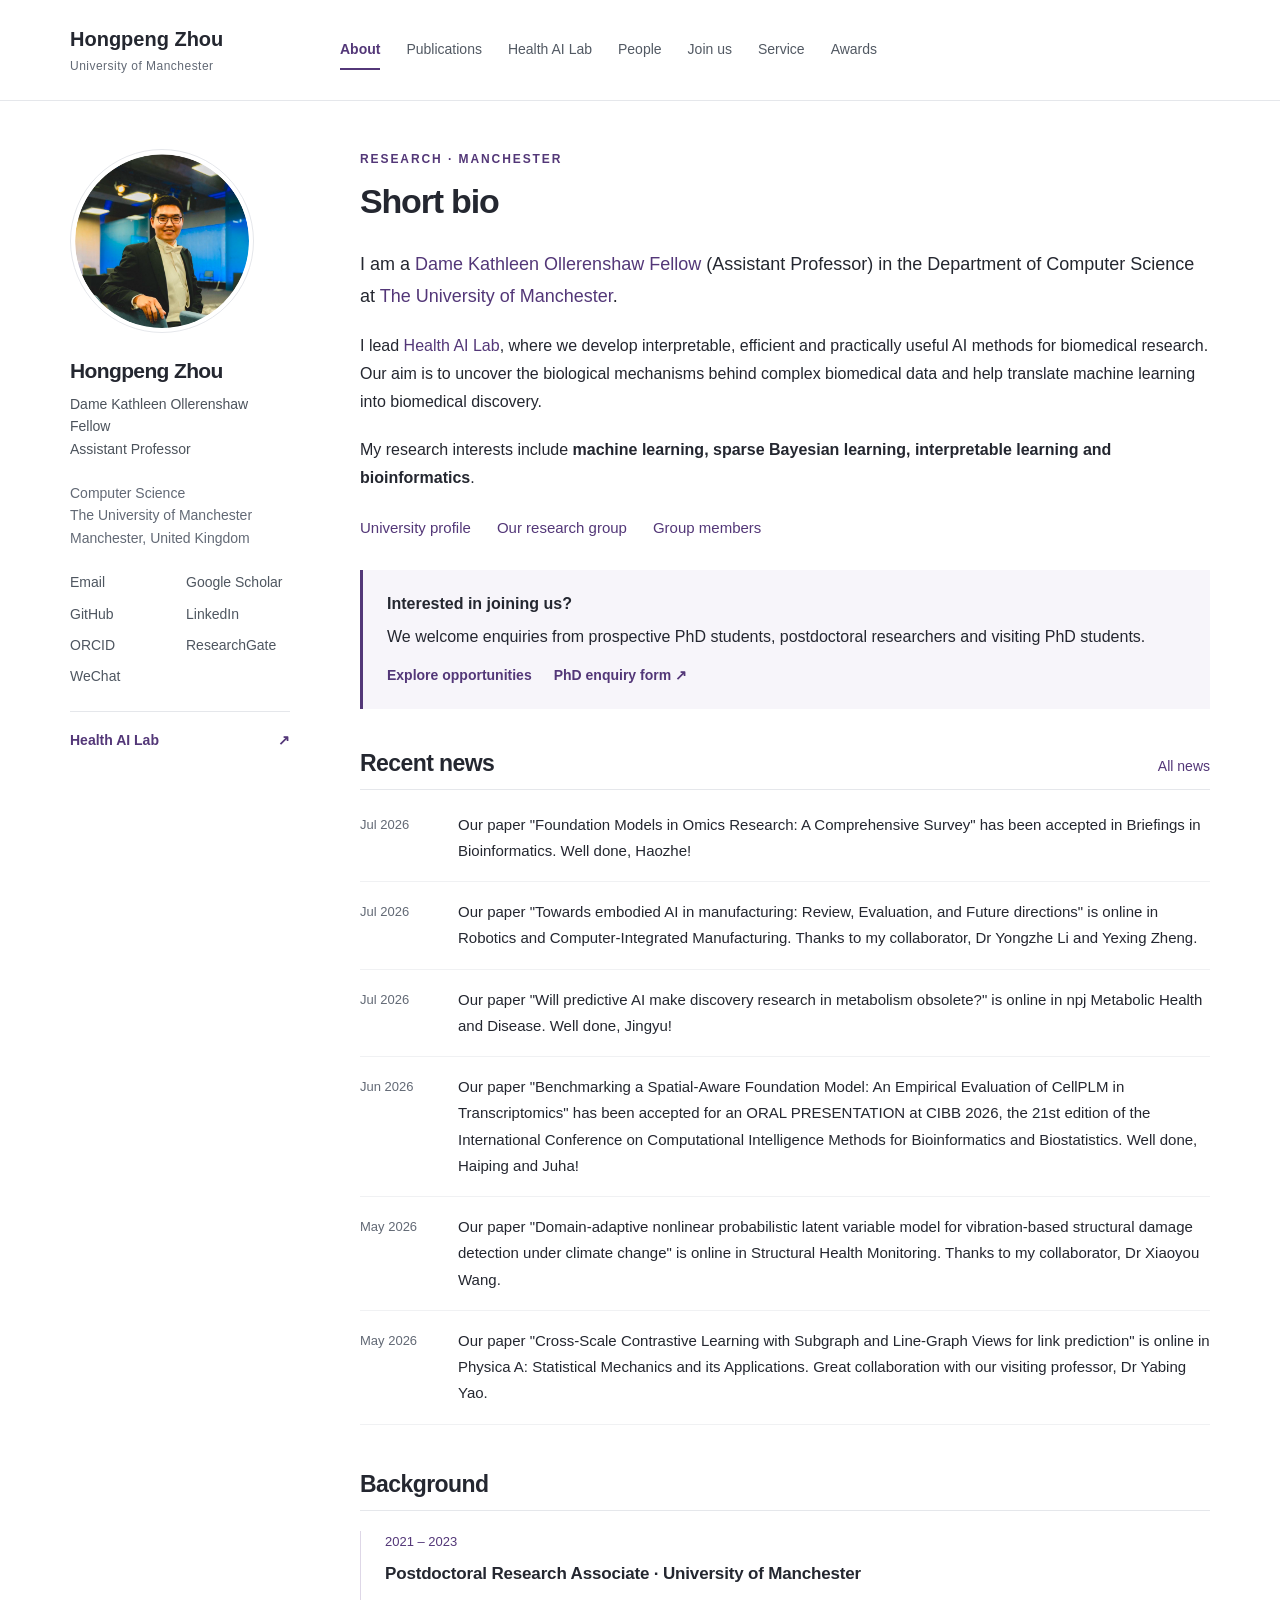
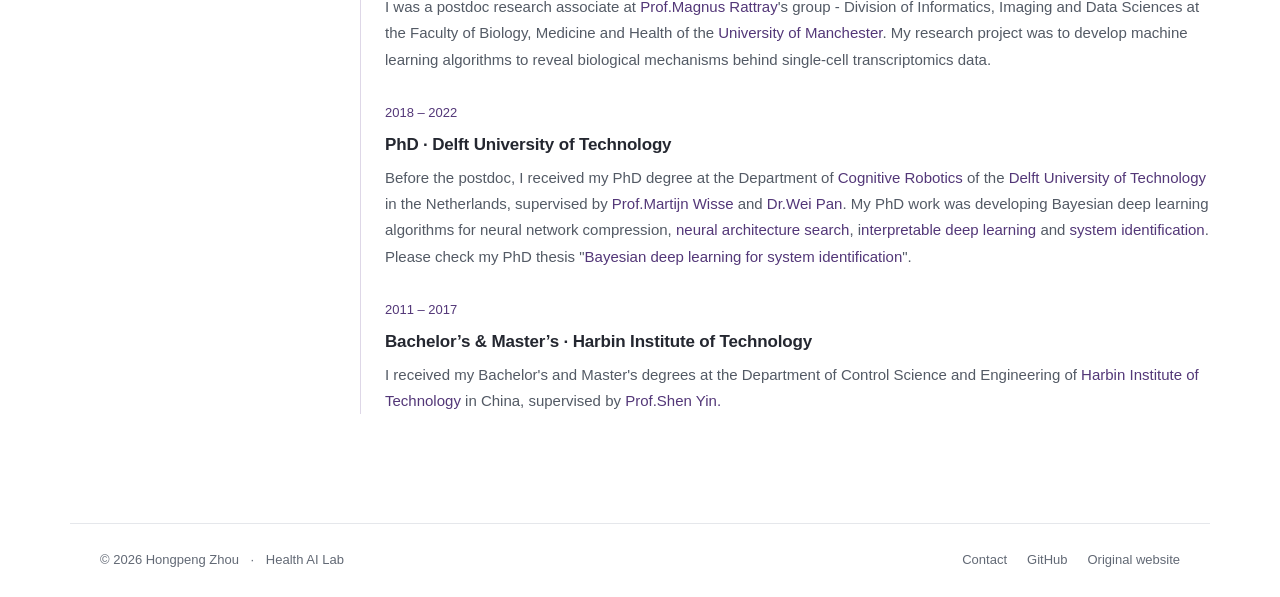
==== index.html @ e753741d "Add files via upload" ====
<!doctype html><html lang="en"><head><meta charset="utf-8"><meta name="viewport" content="width=device-width,initial-scale=1"><title>Short bio | Hongpeng Zhou</title><meta name="description" content="Hongpeng Zhou, Dame Kathleen Ollerenshaw Fellow at The University of Manchester. Machine learning, Bayesian learning, interpretable AI and bioinformatics."><meta name="theme-color" content="#4e357a"><link rel="icon" href="favicon.svg" type="image/svg+xml"><link rel="stylesheet" href="style.css"></head><body><a class="skip-link" href="#main">Skip to main content</a><header><div class="header-inner"><a class="brand" href="index.html">Hongpeng Zhou<span>University of Manchester</span></a><nav aria-label="Main navigation"><a href="index.html" aria-current="page">About</a><a href="publications.html">Publications</a><a href="lab.html">Health AI Lab</a><a href="people.html">People</a><a href="join.html">Join us</a><a href="service.html">Service</a><a href="awards.html">Awards</a></nav></div></header><div class="layout"><aside class="profile"><img class="portrait" src="portrait.jpg" alt="Hongpeng Zhou" width="190" height="190"><h2>Hongpeng Zhou</h2><p class="role">Dame Kathleen Ollerenshaw Fellow<br>Assistant Professor</p><p class="location">Computer Science<br>The University of Manchester<br>Manchester, United Kingdom</p><div class="profile-links"><a href="mailto:hongpeng.zhou@manchester.ac.uk">Email</a><a href="https://scholar.google.com/citations?user=StuUN6wAAAAJ&amp;hl=en">Google Scholar</a><a href="https://github.com/hongpengzhou56">GitHub</a><a href="https://www.linkedin.com/in/hongpeng-zhou-302992130/">LinkedIn</a><a href="https://orcid.org/0000-0002-3894-0116">ORCID</a><a href="https://www.researchgate.net/profile/Zhou-Hongpeng-3">ResearchGate</a><a href="https://u.wechat.com/kKMdf4czhGB-gznAy5jOHSg">WeChat</a></div><a class="lab-link" href="lab.html">Health AI Lab <span aria-hidden="true">↗</span></a></aside><main id="main"><div class="eyebrow">RESEARCH · MANCHESTER</div><h1>Short bio</h1><p class="intro">I am a <a href="https://research.manchester.ac.uk/en/persons/hongpeng-zhou/">Dame Kathleen Ollerenshaw Fellow</a> (Assistant Professor) in the Department of Computer Science at <a href="https://www.manchester.ac.uk/">The University of Manchester</a>.</p><p>I lead <a href="lab.html">Health AI Lab</a>, where we develop interpretable, efficient and practically useful AI methods for biomedical research. Our aim is to uncover the biological mechanisms behind complex biomedical data and help translate machine learning into biomedical discovery.</p><p>My research interests include <strong>machine learning, sparse Bayesian learning, interpretable learning and bioinformatics</strong>.</p><div class="quick-links"><a href="https://research.manchester.ac.uk/en/persons/hongpeng-zhou/">University profile</a><a href="lab.html">Our research group</a><a href="people.html">Group members</a></div><div class="notice"><strong>Interested in joining us?</strong><p>We welcome enquiries from prospective PhD students, postdoctoral researchers and visiting PhD students.</p><a href="join.html">Explore opportunities</a><a href="https://forms.gle/Lb5VEhT4vzHMJL1q6">PhD enquiry form ↗</a></div><div class="section-heading"><h2>Recent news</h2><a href="news.html">All news</a></div><div class="news-list"><article class="news-item"><div class="news-date">Jul 2026</div><div>Our paper &quot;Foundation Models in Omics Research: A Comprehensive Survey&quot; has been accepted in Briefings in Bioinformatics. Well done, Haozhe!</div></article><article class="news-item"><div class="news-date">Jul 2026</div><div>Our paper &quot;Towards embodied AI in manufacturing: Review, Evaluation, and Future directions&quot; is online in Robotics and Computer-Integrated Manufacturing. Thanks to my collaborator, Dr Yongzhe Li and Yexing Zheng.</div></article><article class="news-item"><div class="news-date">Jul 2026</div><div>Our paper &quot;Will predictive AI make discovery research in metabolism obsolete?&quot; is online in npj Metabolic Health and Disease. Well done, Jingyu!</div></article><article class="news-item"><div class="news-date">Jun 2026</div><div>Our paper &quot;Benchmarking a Spatial-Aware Foundation Model: An Empirical Evaluation of CellPLM in Transcriptomics&quot; has been accepted for an ORAL PRESENTATION at CIBB 2026, the 21st edition of the International Conference on Computational Intelligence Methods for Bioinformatics and Biostatistics. Well done, Haiping and Juha!</div></article><article class="news-item"><div class="news-date">May 2026</div><div>Our paper &quot;Domain-adaptive nonlinear probabilistic latent variable model for vibration-based structural damage detection under climate change&quot; is online in Structural Health Monitoring. Thanks to my collaborator, Dr Xiaoyou Wang.</div></article><article class="news-item"><div class="news-date">May 2026</div><div>Our paper &quot;Cross-Scale Contrastive Learning with Subgraph and Line-Graph Views for link prediction&quot; is online in Physica A: Statistical Mechanics and its Applications. Great collaboration with our visiting professor, Dr Yabing Yao.</div></article></div><h2>Background</h2><div class="timeline"><article><div class="period">2021 – 2023</div><h3>Postdoctoral Research Associate · University of Manchester</h3><p>I was a postdoc research associate at <a href="https://research.manchester.ac.uk/en/persons/magnus.rattray">Prof.Magnus Rattray</a>&#x27;s group - Division of Informatics, Imaging and Data Sciences at the Faculty of Biology, Medicine and Health of the <a href="https://www.manchester.ac.uk/">University of Manchester</a>. My research project was to develop machine learning algorithms to reveal biological mechanisms behind single-cell transcriptomics data.</p></article><article><div class="period">2018 – 2022</div><h3>PhD · Delft University of Technology</h3><p>Before the postdoc, I received my PhD degree at the Department of <a href="https://www.tudelft.nl/index.php?id=21820&amp;L=1">Cognitive Robotics</a> of the <a href="https://www.tudelft.nl/en/">Delft University of Technology</a> in the Netherlands, supervised by <a href="https://www.tudelft.nl/staff/m.wisse/?cHash=41274e0e3907f9c9121d467c295c6c4d">Prof.Martijn Wisse</a> and <a href="https://panweihit.github.io/">Dr.Wei Pan</a>. My PhD work was developing Bayesian deep learning algorithms for neural network compression, <a href="https://arxiv.org/abs/1905.04919">neural architecture search</a>, i<a href="https://arxiv.org/abs/2206.00669">nterpretable deep learning</a> and <a href="https://www.sciencedirect.com/science/article/pii/S000510982200348X">system identification</a>. Please check my PhD thesis &quot;<a href="https://research.tudelft.nl/en/publications/bayesian-deep-learning-for-system-identification">Bayesian deep learning for system identification</a>&quot;.</p></article><article><div class="period">2011 – 2017</div><h3>Bachelor’s &amp; Master’s · Harbin Institute of Technology</h3><p>I received my Bachelor&#x27;s and Master&#x27;s degrees at the Department of Control Science and Engineering of <a href="http://en.hit.edu.cn/">Harbin Institute of Technology</a> in China, supervised by <a href="https://www.ntnu.edu/employees/shen.yin">Prof.Shen Yin.</a></p></article></div></main></div><footer><div>© 2026 Hongpeng Zhou <span>·</span> Health AI Lab</div><div><a href="mailto:hongpeng.zhou@manchester.ac.uk">Contact</a><a href="https://github.com/hongpengzhou56/hongpengzhou56.github.io">GitHub</a><a href="https://www.hongpengzhou.com/">Original website</a></div></footer></body></html>
---- style.css ----
:root{--ink:#242730;--muted:#626975;--purple:#533778;--line:#e5e7eb;--paper:#fff;--soft:#f7f5fa}*{box-sizing:border-box}html{scroll-behavior:smooth;scroll-padding-top:2rem}body{margin:0;background:var(--paper);color:var(--ink);font-family:-apple-system,BlinkMacSystemFont,"Segoe UI",Arial,sans-serif;font-size:16px;line-height:1.75}a{color:var(--purple);text-decoration:none;text-underline-offset:4px}a:hover{text-decoration:underline}a:focus-visible,summary:focus-visible{outline:3px solid #967ab7;outline-offset:5px;border-radius:2px}header{border-bottom:1px solid var(--line)}.header-inner{max-width:1200px;margin:auto;min-height:100px;display:flex;gap:50px;align-items:center;padding:20px 30px}.brand{color:var(--ink);font-size:20px;font-weight:700;line-height:1.4;min-width:220px}.brand span{display:block;color:var(--muted);font-weight:400;font-size:12px;letter-spacing:.04em;margin-top:5px}.header-inner nav{display:flex;gap:26px;flex-wrap:wrap;font-size:14px}.header-inner nav a{color:#525963;white-space:nowrap;padding:7px 0;border-bottom:2px solid transparent}.header-inner nav a[aria-current]{color:var(--purple);border-bottom-color:var(--purple);font-weight:650}.layout{max-width:1200px;margin:0 auto;display:grid;grid-template-columns:220px minmax(0,1fr);gap:70px;padding:48px 30px 80px}.profile{align-self:start;position:sticky;top:30px;font-size:14px;line-height:1.6}.portrait{width:184px;height:184px;object-fit:cover;border-radius:50%;border:1px solid var(--line);padding:4px}.profile h2{font-size:21px;margin:17px 0 7px;border:0;padding:0;letter-spacing:-.03em}.profile .role{margin:0;color:#4c535c;font-size:14px}.location{font-size:14px;color:var(--muted);margin:22px 0}.profile-links{display:grid;grid-template-columns:1fr 1fr;gap:9px 12px;font-size:14px}.profile-links a{color:#4e5660}.lab-link{display:flex;justify-content:space-between;border-top:1px solid var(--line);margin-top:23px;padding-top:17px;font-weight:600}.eyebrow{font-size:12px;letter-spacing:.16em;font-weight:600;color:var(--purple);margin:0 0 10px}h1{font-size:34px;line-height:1.25;letter-spacing:-.035em;margin:0 0 25px;font-weight:700}h2{font-size:23px;line-height:1.4;letter-spacing:-.025em;border-bottom:1px solid var(--line);padding-bottom:10px;margin:43px 0 20px}h3{font-size:17px;line-height:1.55;letter-spacing:-.01em;margin:0 0 7px;font-weight:650}p{margin:0 0 20px}.intro{font-size:18px;line-height:1.8}.lede{font-size:18px;color:var(--muted)}strong{font-weight:600}.quick-links{display:flex;gap:12px 26px;flex-wrap:wrap;margin:23px 0;font-size:15px}.notice{border-left:3px solid var(--purple);background:var(--soft);padding:20px 24px;margin:28px 0}.notice p{margin:5px 0 10px}.notice>a{display:inline-block;margin-right:22px;font-size:14px;font-weight:600}.notice .button{padding:9px 14px;background:var(--purple);color:white;border-radius:4px}.section-heading{display:flex;align-items:baseline;justify-content:space-between;border-bottom:1px solid var(--line);margin-top:38px;margin-bottom:5px;gap:20px}.section-heading h2{margin:0;border:0}.section-heading>a{font-size:14px;white-space:nowrap}.news-item{display:grid;grid-template-columns:76px minmax(0,1fr);gap:22px;padding:17px 0;border-bottom:1px solid #f0f1f3;font-size:15px;line-height:1.75}.news-date{color:var(--muted);font-size:13px;font-variant-numeric:tabular-nums;padding-top:2px}.timeline{border-left:1px solid #ded7e7;padding-left:24px}.timeline article{margin:0 0 29px}.period{font-size:13px;color:var(--purple);margin-bottom:7px}.timeline p{font-size:15px;color:#535a65}.publication{padding:18px 0;border-bottom:1px solid var(--line)}.publication p{margin:0 0 8px}.publication .venue{font-size:14px;color:var(--muted)}.paper-links{display:flex;gap:22px}.paper-links a,.paper-link{font-size:14px}.entries{padding-left:22px;margin:15px 0 26px}.entries li{padding-left:3px;margin-bottom:13px}.member-list{display:grid;grid-template-columns:1fr 1fr;gap:0 34px}.member-list article{padding:17px 0;border-bottom:1px solid var(--line)}.member-list p{font-size:14px;color:var(--muted);margin:0}.member-list h3{font-size:17px}.lead{display:flex;align-items:center;gap:23px}.lead img{border-radius:50%}.lead p{font-size:14px;margin:0;color:var(--muted)}.lab-monogram{display:flex;align-items:center;justify-content:center;width:110px;height:110px;border:1px solid #dfd5ea;border-radius:50%;font-size:40px;font-weight:300;letter-spacing:-3px;color:var(--purple);background:var(--soft)}.lab-monogram span{font-weight:700}.lab-monogram:hover{text-decoration:none}.lab-menu{display:flex;flex-direction:column;border-top:1px solid var(--line);padding-top:12px;gap:10px}.profile-back{display:block;font-size:13px;margin-top:28px;color:var(--muted)}.research-list article{display:flex;gap:22px;border-bottom:1px solid var(--line);padding:23px 0}.research-list p{margin:0;font-size:15px;color:#555d66}.number{font-size:14px;color:var(--purple);min-width:22px;padding-top:3px}.muted{color:var(--muted);font-size:14px}details{border-top:1px solid var(--line);border-bottom:1px solid var(--line);padding:19px 0;margin-top:35px}summary{cursor:pointer;font-weight:600;color:var(--purple)}details[open] summary{margin-bottom:20px}footer{border-top:1px solid var(--line);padding:25px 30px;max-width:1140px;margin:auto;display:flex;justify-content:space-between;gap:20px;font-size:13px;color:var(--muted)}footer span{margin:0 8px}footer a{margin-left:20px;color:var(--muted)}.skip-link{position:absolute;top:-100px;left:15px;background:white;padding:10px;z-index:10}.skip-link:focus{top:10px}main{min-width:0}main a{overflow-wrap:anywhere}@media(max-width:1050px){.header-inner{gap:30px}.header-inner nav{gap:16px}.layout{gap:40px;grid-template-columns:200px minmax(0,1fr)}}@media(max-width:780px){.header-inner{display:block;padding:20px 24px}.brand span{display:none}.header-inner nav{margin-top:15px;gap:8px 20px}.layout{grid-template-columns:1fr;gap:32px;padding:30px 24px 55px}.profile{position:static;border-bottom:1px solid var(--line);padding-bottom:24px;display:grid;grid-template-columns:100px 1fr;column-gap:22px}.portrait{grid-column:1;grid-row:1/4;width:96px;height:96px}.profile h2{grid-column:2;margin:0 0 4px;font-size:21px}.profile .role{grid-column:2}.profile .location{grid-column:2;margin:10px 0;font-size:13px}.profile-links{grid-column:1/-1;display:flex;flex-wrap:wrap;margin-top:13px;gap:8px 19px}.lab-link{grid-column:1/-1;margin-top:18px}.lab-monogram{grid-row:1/4;width:96px;height:96px}.lab-menu{grid-column:1/-1;flex-direction:row;flex-wrap:wrap;gap:8px 20px;margin-top:15px}.profile-back{grid-column:1/-1;margin-top:14px}h1{font-size:30px}.eyebrow{font-size:12px}footer{display:block;margin:0 24px;padding:22px 0}footer a{margin:0 20px 0 0}footer>div+div{margin-top:7px}}@media(max-width:450px){.member-list{grid-template-columns:1fr}.news-item{grid-template-columns:62px minmax(0,1fr);gap:14px}.notice{padding:18px}.notice>a{margin-top:5px}.intro{font-size:17px}.header-inner nav{font-size:14px;gap:5px 17px}.lead{gap:15px}.lead img{width:70px;height:70px}.profile{column-gap:18px}}@media(prefers-reduced-motion:reduce){html{scroll-behavior:auto}}@media print{header,.profile,footer,.notice{display:none}.layout{display:block;padding:0;max-width:none}a{color:inherit}h2{break-after:avoid}.publication,.member-list article{break-inside:avoid}}
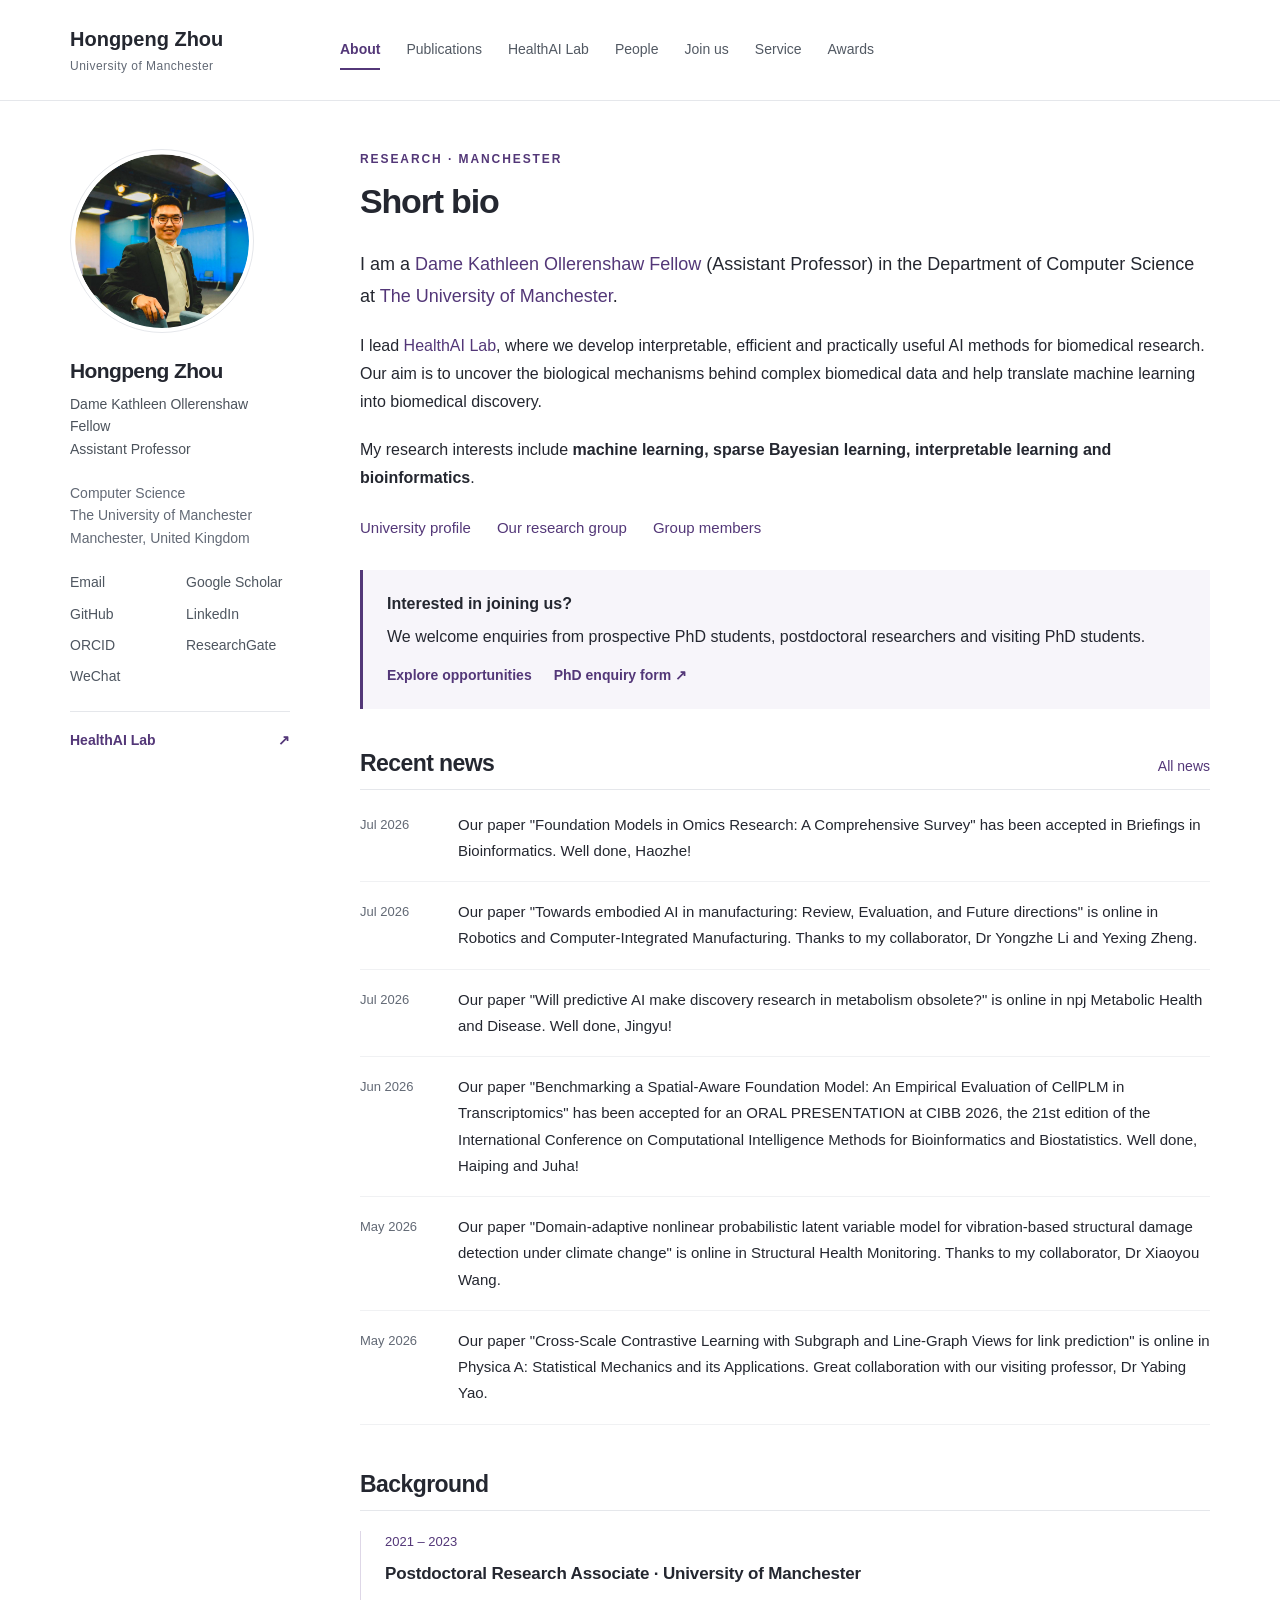
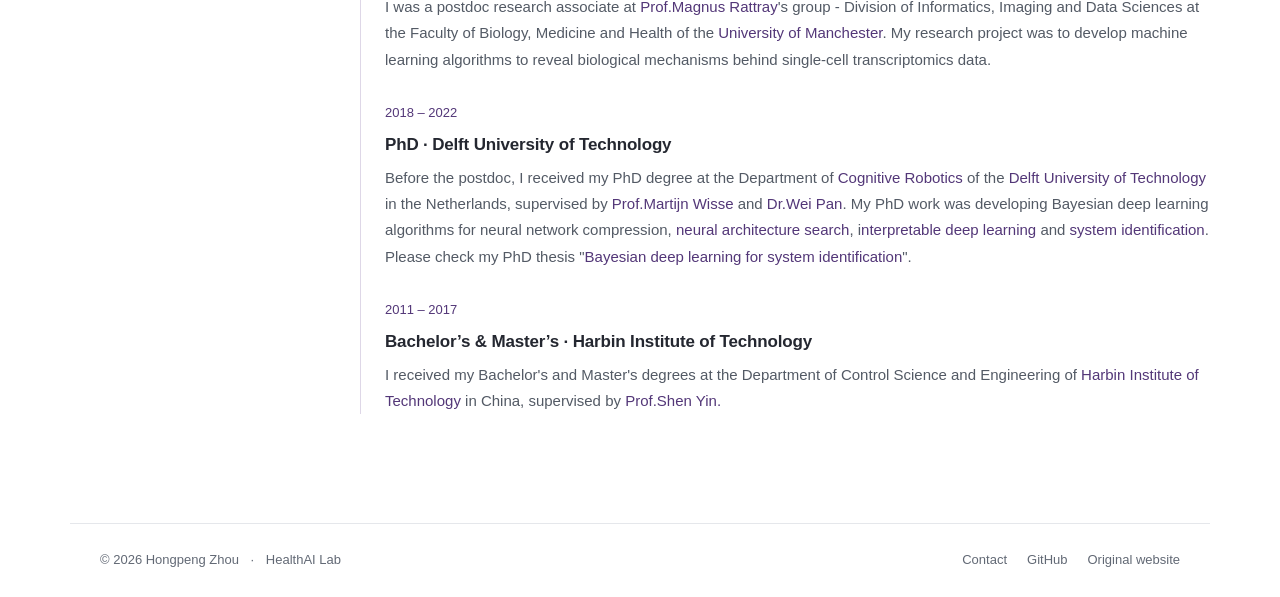
==== commit e4c940f2: "Update HealthAI Lab branding and logo" ====
--- a/index.html
+++ b/index.html
@@ -1 +1 @@
-<!doctype html><html lang="en"><head><meta charset="utf-8"><meta name="viewport" content="width=device-width,initial-scale=1"><title>Short bio | Hongpeng Zhou</title><meta name="description" content="Hongpeng Zhou, Dame Kathleen Ollerenshaw Fellow at The University of Manchester. Machine learning, Bayesian learning, interpretable AI and bioinformatics."><meta name="theme-color" content="#4e357a"><link rel="icon" href="favicon.svg" type="image/svg+xml"><link rel="stylesheet" href="style.css"></head><body><a class="skip-link" href="#main">Skip to main content</a><header><div class="header-inner"><a class="brand" href="index.html">Hongpeng Zhou<span>University of Manchester</span></a><nav aria-label="Main navigation"><a href="index.html" aria-current="page">About</a><a href="publications.html">Publications</a><a href="lab.html">Health AI Lab</a><a href="people.html">People</a><a href="join.html">Join us</a><a href="service.html">Service</a><a href="awards.html">Awards</a></nav></div></header><div class="layout"><aside class="profile"><img class="portrait" src="portrait.jpg" alt="Hongpeng Zhou" width="190" height="190"><h2>Hongpeng Zhou</h2><p class="role">Dame Kathleen Ollerenshaw Fellow<br>Assistant Professor</p><p class="location">Computer Science<br>The University of Manchester<br>Manchester, United Kingdom</p><div class="profile-links"><a href="mailto:hongpeng.zhou@manchester.ac.uk">Email</a><a href="https://scholar.google.com/citations?user=StuUN6wAAAAJ&amp;hl=en">Google Scholar</a><a href="https://github.com/hongpengzhou56">GitHub</a><a href="https://www.linkedin.com/in/hongpeng-zhou-302992130/">LinkedIn</a><a href="https://orcid.org/0000-0002-3894-0116">ORCID</a><a href="https://www.researchgate.net/profile/Zhou-Hongpeng-3">ResearchGate</a><a href="https://u.wechat.com/kKMdf4czhGB-gznAy5jOHSg">WeChat</a></div><a class="lab-link" href="lab.html">Health AI Lab <span aria-hidden="true">↗</span></a></aside><main id="main"><div class="eyebrow">RESEARCH · MANCHESTER</div><h1>Short bio</h1><p class="intro">I am a <a href="https://research.manchester.ac.uk/en/persons/hongpeng-zhou/">Dame Kathleen Ollerenshaw Fellow</a> (Assistant Professor) in the Department of Computer Science at <a href="https://www.manchester.ac.uk/">The University of Manchester</a>.</p><p>I lead <a href="lab.html">Health AI Lab</a>, where we develop interpretable, efficient and practically useful AI methods for biomedical research. Our aim is to uncover the biological mechanisms behind complex biomedical data and help translate machine learning into biomedical discovery.</p><p>My research interests include <strong>machine learning, sparse Bayesian learning, interpretable learning and bioinformatics</strong>.</p><div class="quick-links"><a href="https://research.manchester.ac.uk/en/persons/hongpeng-zhou/">University profile</a><a href="lab.html">Our research group</a><a href="people.html">Group members</a></div><div class="notice"><strong>Interested in joining us?</strong><p>We welcome enquiries from prospective PhD students, postdoctoral researchers and visiting PhD students.</p><a href="join.html">Explore opportunities</a><a href="https://forms.gle/Lb5VEhT4vzHMJL1q6">PhD enquiry form ↗</a></div><div class="section-heading"><h2>Recent news</h2><a href="news.html">All news</a></div><div class="news-list"><article class="news-item"><div class="news-date">Jul 2026</div><div>Our paper &quot;Foundation Models in Omics Research: A Comprehensive Survey&quot; has been accepted in Briefings in Bioinformatics. Well done, Haozhe!</div></article><article class="news-item"><div class="news-date">Jul 2026</div><div>Our paper &quot;Towards embodied AI in manufacturing: Review, Evaluation, and Future directions&quot; is online in Robotics and Computer-Integrated Manufacturing. Thanks to my collaborator, Dr Yongzhe Li and Yexing Zheng.</div></article><article class="news-item"><div class="news-date">Jul 2026</div><div>Our paper &quot;Will predictive AI make discovery research in metabolism obsolete?&quot; is online in npj Metabolic Health and Disease. Well done, Jingyu!</div></article><article class="news-item"><div class="news-date">Jun 2026</div><div>Our paper &quot;Benchmarking a Spatial-Aware Foundation Model: An Empirical Evaluation of CellPLM in Transcriptomics&quot; has been accepted for an ORAL PRESENTATION at CIBB 2026, the 21st edition of the International Conference on Computational Intelligence Methods for Bioinformatics and Biostatistics. Well done, Haiping and Juha!</div></article><article class="news-item"><div class="news-date">May 2026</div><div>Our paper &quot;Domain-adaptive nonlinear probabilistic latent variable model for vibration-based structural damage detection under climate change&quot; is online in Structural Health Monitoring. Thanks to my collaborator, Dr Xiaoyou Wang.</div></article><article class="news-item"><div class="news-date">May 2026</div><div>Our paper &quot;Cross-Scale Contrastive Learning with Subgraph and Line-Graph Views for link prediction&quot; is online in Physica A: Statistical Mechanics and its Applications. Great collaboration with our visiting professor, Dr Yabing Yao.</div></article></div><h2>Background</h2><div class="timeline"><article><div class="period">2021 – 2023</div><h3>Postdoctoral Research Associate · University of Manchester</h3><p>I was a postdoc research associate at <a href="https://research.manchester.ac.uk/en/persons/magnus.rattray">Prof.Magnus Rattray</a>&#x27;s group - Division of Informatics, Imaging and Data Sciences at the Faculty of Biology, Medicine and Health of the <a href="https://www.manchester.ac.uk/">University of Manchester</a>. My research project was to develop machine learning algorithms to reveal biological mechanisms behind single-cell transcriptomics data.</p></article><article><div class="period">2018 – 2022</div><h3>PhD · Delft University of Technology</h3><p>Before the postdoc, I received my PhD degree at the Department of <a href="https://www.tudelft.nl/index.php?id=21820&amp;L=1">Cognitive Robotics</a> of the <a href="https://www.tudelft.nl/en/">Delft University of Technology</a> in the Netherlands, supervised by <a href="https://www.tudelft.nl/staff/m.wisse/?cHash=41274e0e3907f9c9121d467c295c6c4d">Prof.Martijn Wisse</a> and <a href="https://panweihit.github.io/">Dr.Wei Pan</a>. My PhD work was developing Bayesian deep learning algorithms for neural network compression, <a href="https://arxiv.org/abs/1905.04919">neural architecture search</a>, i<a href="https://arxiv.org/abs/2206.00669">nterpretable deep learning</a> and <a href="https://www.sciencedirect.com/science/article/pii/S000510982200348X">system identification</a>. Please check my PhD thesis &quot;<a href="https://research.tudelft.nl/en/publications/bayesian-deep-learning-for-system-identification">Bayesian deep learning for system identification</a>&quot;.</p></article><article><div class="period">2011 – 2017</div><h3>Bachelor’s &amp; Master’s · Harbin Institute of Technology</h3><p>I received my Bachelor&#x27;s and Master&#x27;s degrees at the Department of Control Science and Engineering of <a href="http://en.hit.edu.cn/">Harbin Institute of Technology</a> in China, supervised by <a href="https://www.ntnu.edu/employees/shen.yin">Prof.Shen Yin.</a></p></article></div></main></div><footer><div>© 2026 Hongpeng Zhou <span>·</span> Health AI Lab</div><div><a href="mailto:hongpeng.zhou@manchester.ac.uk">Contact</a><a href="https://github.com/hongpengzhou56/hongpengzhou56.github.io">GitHub</a><a href="https://www.hongpengzhou.com/">Original website</a></div></footer></body></html>+<!doctype html><html lang="en"><head><meta charset="utf-8"><meta name="viewport" content="width=device-width,initial-scale=1"><title>About me | Hongpeng Zhou</title><meta name="description" content="Hongpeng Zhou, Dame Kathleen Ollerenshaw Fellow at The University of Manchester. Machine learning, Bayesian learning, interpretable AI and bioinformatics."><meta name="theme-color" content="#4e357a"><link rel="icon" href="favicon.svg" type="image/svg+xml"><link rel="stylesheet" href="style.css"></head><body><a class="skip-link" href="#main">Skip to main content</a><header><div class="header-inner"><a class="brand" href="index.html">Hongpeng Zhou<span>University of Manchester</span></a><nav aria-label="Main navigation"><a href="index.html" aria-current="page">About</a><a href="publications.html">Publications</a><a href="lab.html">HealthAI Lab</a><a href="people.html">People</a><a href="join.html">Join us</a><a href="service.html">Service</a><a href="awards.html">Awards</a></nav></div></header><div class="layout"><aside class="profile"><img class="portrait" src="portrait.jpg" alt="Hongpeng Zhou" width="190" height="190"><h2>Hongpeng Zhou</h2><p class="role">Dame Kathleen Ollerenshaw Fellow<br>Assistant Professor</p><p class="location">Computer Science<br>The University of Manchester<br>Manchester, United Kingdom</p><div class="profile-links"><a href="mailto:hongpeng.zhou@manchester.ac.uk">Email</a><a href="https://scholar.google.com/citations?user=StuUN6wAAAAJ&amp;hl=en">Google Scholar</a><a href="https://github.com/hongpengzhou56">GitHub</a><a href="https://www.linkedin.com/in/hongpeng-zhou-302992130/">LinkedIn</a><a href="https://orcid.org/0000-0002-3894-0116">ORCID</a><a href="https://www.researchgate.net/profile/Zhou-Hongpeng-3">ResearchGate</a><a href="https://u.wechat.com/kKMdf4czhGB-gznAy5jOHSg">WeChat</a></div><a class="lab-link" href="lab.html">HealthAI Lab <span aria-hidden="true">↗</span></a></aside><main id="main"><div class="eyebrow">RESEARCH · MANCHESTER</div><h1>Short bio</h1><p class="intro">I am a <a href="https://research.manchester.ac.uk/en/persons/hongpeng-zhou/">Dame Kathleen Ollerenshaw Fellow</a> (Assistant Professor) in the Department of Computer Science at <a href="https://www.manchester.ac.uk/">The University of Manchester</a>.</p><p>I lead <a href="lab.html">HealthAI Lab</a>, where we develop interpretable, efficient and practically useful AI methods for biomedical research. Our aim is to uncover the biological mechanisms behind complex biomedical data and help translate machine learning into biomedical discovery.</p><p>My research interests include <strong>machine learning, sparse Bayesian learning, interpretable learning and bioinformatics</strong>.</p><div class="quick-links"><a href="https://research.manchester.ac.uk/en/persons/hongpeng-zhou/">University profile</a><a href="lab.html">Our research group</a><a href="people.html">Group members</a></div><div class="notice"><strong>Interested in joining us?</strong><p>We welcome enquiries from prospective PhD students, postdoctoral researchers and visiting PhD students.</p><a href="join.html">Explore opportunities</a><a href="https://forms.gle/Lb5VEhT4vzHMJL1q6">PhD enquiry form ↗</a></div><div class="section-heading"><h2>Recent news</h2><a href="news.html">All news</a></div><div class="news-list"><article class="news-item"><div class="news-date">Jul 2026</div><div>Our paper &quot;Foundation Models in Omics Research: A Comprehensive Survey&quot; has been accepted in Briefings in Bioinformatics. Well done, Haozhe!</div></article><article class="news-item"><div class="news-date">Jul 2026</div><div>Our paper &quot;Towards embodied AI in manufacturing: Review, Evaluation, and Future directions&quot; is online in Robotics and Computer-Integrated Manufacturing. Thanks to my collaborator, Dr Yongzhe Li and Yexing Zheng.</div></article><article class="news-item"><div class="news-date">Jul 2026</div><div>Our paper &quot;Will predictive AI make discovery research in metabolism obsolete?&quot; is online in npj Metabolic Health and Disease. Well done, Jingyu!</div></article><article class="news-item"><div class="news-date">Jun 2026</div><div>Our paper &quot;Benchmarking a Spatial-Aware Foundation Model: An Empirical Evaluation of CellPLM in Transcriptomics&quot; has been accepted for an ORAL PRESENTATION at CIBB 2026, the 21st edition of the International Conference on Computational Intelligence Methods for Bioinformatics and Biostatistics. Well done, Haiping and Juha!</div></article><article class="news-item"><div class="news-date">May 2026</div><div>Our paper &quot;Domain-adaptive nonlinear probabilistic latent variable model for vibration-based structural damage detection under climate change&quot; is online in Structural Health Monitoring. Thanks to my collaborator, Dr Xiaoyou Wang.</div></article><article class="news-item"><div class="news-date">May 2026</div><div>Our paper &quot;Cross-Scale Contrastive Learning with Subgraph and Line-Graph Views for link prediction&quot; is online in Physica A: Statistical Mechanics and its Applications. Great collaboration with our visiting professor, Dr Yabing Yao.</div></article></div><h2>Background</h2><div class="timeline"><article><div class="period">2021 – 2023</div><h3>Postdoctoral Research Associate · University of Manchester</h3><p>I was a postdoc research associate at <a href="https://research.manchester.ac.uk/en/persons/magnus.rattray">Prof.Magnus Rattray</a>&#x27;s group - Division of Informatics, Imaging and Data Sciences at the Faculty of Biology, Medicine and Health of the <a href="https://www.manchester.ac.uk/">University of Manchester</a>. My research project was to develop machine learning algorithms to reveal biological mechanisms behind single-cell transcriptomics data.</p></article><article><div class="period">2018 – 2022</div><h3>PhD · Delft University of Technology</h3><p>Before the postdoc, I received my PhD degree at the Department of <a href="https://www.tudelft.nl/index.php?id=21820&amp;L=1">Cognitive Robotics</a> of the <a href="https://www.tudelft.nl/en/">Delft University of Technology</a> in the Netherlands, supervised by <a href="https://www.tudelft.nl/staff/m.wisse/?cHash=41274e0e3907f9c9121d467c295c6c4d">Prof.Martijn Wisse</a> and <a href="https://panweihit.github.io/">Dr.Wei Pan</a>. My PhD work was developing Bayesian deep learning algorithms for neural network compression, <a href="https://arxiv.org/abs/1905.04919">neural architecture search</a>, i<a href="https://arxiv.org/abs/2206.00669">nterpretable deep learning</a> and <a href="https://www.sciencedirect.com/science/article/pii/S000510982200348X">system identification</a>. Please check my PhD thesis &quot;<a href="https://research.tudelft.nl/en/publications/bayesian-deep-learning-for-system-identification">Bayesian deep learning for system identification</a>&quot;.</p></article><article><div class="period">2011 – 2017</div><h3>Bachelor’s &amp; Master’s · Harbin Institute of Technology</h3><p>I received my Bachelor&#x27;s and Master&#x27;s degrees at the Department of Control Science and Engineering of <a href="http://en.hit.edu.cn/">Harbin Institute of Technology</a> in China, supervised by <a href="https://www.ntnu.edu/employees/shen.yin">Prof.Shen Yin.</a></p></article></div></main></div><footer><div>© 2026 Hongpeng Zhou <span>·</span> HealthAI Lab</div><div><a href="mailto:hongpeng.zhou@manchester.ac.uk">Contact</a><a href="https://github.com/hongpengzhou56/hongpengzhou56.github.io">GitHub</a><a href="https://www.hongpengzhou.com/">Original website</a></div></footer></body></html>
--- a/style.css
+++ b/style.css
@@ -1 +1,37 @@
 :root{--ink:#242730;--muted:#626975;--purple:#533778;--line:#e5e7eb;--paper:#fff;--soft:#f7f5fa}*{box-sizing:border-box}html{scroll-behavior:smooth;scroll-padding-top:2rem}body{margin:0;background:var(--paper);color:var(--ink);font-family:-apple-system,BlinkMacSystemFont,"Segoe UI",Arial,sans-serif;font-size:16px;line-height:1.75}a{color:var(--purple);text-decoration:none;text-underline-offset:4px}a:hover{text-decoration:underline}a:focus-visible,summary:focus-visible{outline:3px solid #967ab7;outline-offset:5px;border-radius:2px}header{border-bottom:1px solid var(--line)}.header-inner{max-width:1200px;margin:auto;min-height:100px;display:flex;gap:50px;align-items:center;padding:20px 30px}.brand{color:var(--ink);font-size:20px;font-weight:700;line-height:1.4;min-width:220px}.brand span{display:block;color:var(--muted);font-weight:400;font-size:12px;letter-spacing:.04em;margin-top:5px}.header-inner nav{display:flex;gap:26px;flex-wrap:wrap;font-size:14px}.header-inner nav a{color:#525963;white-space:nowrap;padding:7px 0;border-bottom:2px solid transparent}.header-inner nav a[aria-current]{color:var(--purple);border-bottom-color:var(--purple);font-weight:650}.layout{max-width:1200px;margin:0 auto;display:grid;grid-template-columns:220px minmax(0,1fr);gap:70px;padding:48px 30px 80px}.profile{align-self:start;position:sticky;top:30px;font-size:14px;line-height:1.6}.portrait{width:184px;height:184px;object-fit:cover;border-radius:50%;border:1px solid var(--line);padding:4px}.profile h2{font-size:21px;margin:17px 0 7px;border:0;padding:0;letter-spacing:-.03em}.profile .role{margin:0;color:#4c535c;font-size:14px}.location{font-size:14px;color:var(--muted);margin:22px 0}.profile-links{display:grid;grid-template-columns:1fr 1fr;gap:9px 12px;font-size:14px}.profile-links a{color:#4e5660}.lab-link{display:flex;justify-content:space-between;border-top:1px solid var(--line);margin-top:23px;padding-top:17px;font-weight:600}.eyebrow{font-size:12px;letter-spacing:.16em;font-weight:600;color:var(--purple);margin:0 0 10px}h1{font-size:34px;line-height:1.25;letter-spacing:-.035em;margin:0 0 25px;font-weight:700}h2{font-size:23px;line-height:1.4;letter-spacing:-.025em;border-bottom:1px solid var(--line);padding-bottom:10px;margin:43px 0 20px}h3{font-size:17px;line-height:1.55;letter-spacing:-.01em;margin:0 0 7px;font-weight:650}p{margin:0 0 20px}.intro{font-size:18px;line-height:1.8}.lede{font-size:18px;color:var(--muted)}strong{font-weight:600}.quick-links{display:flex;gap:12px 26px;flex-wrap:wrap;margin:23px 0;font-size:15px}.notice{border-left:3px solid var(--purple);background:var(--soft);padding:20px 24px;margin:28px 0}.notice p{margin:5px 0 10px}.notice>a{display:inline-block;margin-right:22px;font-size:14px;font-weight:600}.notice .button{padding:9px 14px;background:var(--purple);color:white;border-radius:4px}.section-heading{display:flex;align-items:baseline;justify-content:space-between;border-bottom:1px solid var(--line);margin-top:38px;margin-bottom:5px;gap:20px}.section-heading h2{margin:0;border:0}.section-heading>a{font-size:14px;white-space:nowrap}.news-item{display:grid;grid-template-columns:76px minmax(0,1fr);gap:22px;padding:17px 0;border-bottom:1px solid #f0f1f3;font-size:15px;line-height:1.75}.news-date{color:var(--muted);font-size:13px;font-variant-numeric:tabular-nums;padding-top:2px}.timeline{border-left:1px solid #ded7e7;padding-left:24px}.timeline article{margin:0 0 29px}.period{font-size:13px;color:var(--purple);margin-bottom:7px}.timeline p{font-size:15px;color:#535a65}.publication{padding:18px 0;border-bottom:1px solid var(--line)}.publication p{margin:0 0 8px}.publication .venue{font-size:14px;color:var(--muted)}.paper-links{display:flex;gap:22px}.paper-links a,.paper-link{font-size:14px}.entries{padding-left:22px;margin:15px 0 26px}.entries li{padding-left:3px;margin-bottom:13px}.member-list{display:grid;grid-template-columns:1fr 1fr;gap:0 34px}.member-list article{padding:17px 0;border-bottom:1px solid var(--line)}.member-list p{font-size:14px;color:var(--muted);margin:0}.member-list h3{font-size:17px}.lead{display:flex;align-items:center;gap:23px}.lead img{border-radius:50%}.lead p{font-size:14px;margin:0;color:var(--muted)}.lab-monogram{display:flex;align-items:center;justify-content:center;width:110px;height:110px;border:1px solid #dfd5ea;border-radius:50%;font-size:40px;font-weight:300;letter-spacing:-3px;color:var(--purple);background:var(--soft)}.lab-monogram span{font-weight:700}.lab-monogram:hover{text-decoration:none}.lab-menu{display:flex;flex-direction:column;border-top:1px solid var(--line);padding-top:12px;gap:10px}.profile-back{display:block;font-size:13px;margin-top:28px;color:var(--muted)}.research-list article{display:flex;gap:22px;border-bottom:1px solid var(--line);padding:23px 0}.research-list p{margin:0;font-size:15px;color:#555d66}.number{font-size:14px;color:var(--purple);min-width:22px;padding-top:3px}.muted{color:var(--muted);font-size:14px}details{border-top:1px solid var(--line);border-bottom:1px solid var(--line);padding:19px 0;margin-top:35px}summary{cursor:pointer;font-weight:600;color:var(--purple)}details[open] summary{margin-bottom:20px}footer{border-top:1px solid var(--line);padding:25px 30px;max-width:1140px;margin:auto;display:flex;justify-content:space-between;gap:20px;font-size:13px;color:var(--muted)}footer span{margin:0 8px}footer a{margin-left:20px;color:var(--muted)}.skip-link{position:absolute;top:-100px;left:15px;background:white;padding:10px;z-index:10}.skip-link:focus{top:10px}main{min-width:0}main a{overflow-wrap:anywhere}@media(max-width:1050px){.header-inner{gap:30px}.header-inner nav{gap:16px}.layout{gap:40px;grid-template-columns:200px minmax(0,1fr)}}@media(max-width:780px){.header-inner{display:block;padding:20px 24px}.brand span{display:none}.header-inner nav{margin-top:15px;gap:8px 20px}.layout{grid-template-columns:1fr;gap:32px;padding:30px 24px 55px}.profile{position:static;border-bottom:1px solid var(--line);padding-bottom:24px;display:grid;grid-template-columns:100px 1fr;column-gap:22px}.portrait{grid-column:1;grid-row:1/4;width:96px;height:96px}.profile h2{grid-column:2;margin:0 0 4px;font-size:21px}.profile .role{grid-column:2}.profile .location{grid-column:2;margin:10px 0;font-size:13px}.profile-links{grid-column:1/-1;display:flex;flex-wrap:wrap;margin-top:13px;gap:8px 19px}.lab-link{grid-column:1/-1;margin-top:18px}.lab-monogram{grid-row:1/4;width:96px;height:96px}.lab-menu{grid-column:1/-1;flex-direction:row;flex-wrap:wrap;gap:8px 20px;margin-top:15px}.profile-back{grid-column:1/-1;margin-top:14px}h1{font-size:30px}.eyebrow{font-size:12px}footer{display:block;margin:0 24px;padding:22px 0}footer a{margin:0 20px 0 0}footer>div+div{margin-top:7px}}@media(max-width:450px){.member-list{grid-template-columns:1fr}.news-item{grid-template-columns:62px minmax(0,1fr);gap:14px}.notice{padding:18px}.notice>a{margin-top:5px}.intro{font-size:17px}.header-inner nav{font-size:14px;gap:5px 17px}.lead{gap:15px}.lead img{width:70px;height:70px}.profile{column-gap:18px}}@media(prefers-reduced-motion:reduce){html{scroll-behavior:auto}}@media print{header,.profile,footer,.notice{display:none}.layout{display:block;padding:0;max-width:none}a{color:inherit}h2{break-after:avoid}.publication,.member-list article{break-inside:avoid}}
+
+/* HealthAI Lab: transparent typographic logo */
+.lab-monogram {
+    display: flex;
+    flex-direction: column;
+    align-items: flex-start;
+    justify-content: center;
+    width: auto;
+    height: auto;
+    padding: 8px 0 16px;
+    border: 0;
+    border-radius: 0;
+    background: transparent;
+    color: #23364a;
+    letter-spacing: normal;
+}
+.lab-monogram .wordmark-name {
+    font-size: 38px;
+    font-weight: 400;
+    line-height: 1.2;
+    letter-spacing: -1.5px;
+}
+.wordmark-name strong { font-weight: 750; }
+.lab-monogram .wordmark-label {
+    margin-top: 7px;
+    font-size: 12px;
+    font-weight: 600;
+    line-height: 1.4;
+    letter-spacing: 5px;
+    color: #526173;
+}
+@media (max-width: 780px) {
+    .lab-profile { grid-template-columns: minmax(0, 1fr); }
+    .lab-profile .lab-monogram { grid-column: 1; grid-row: auto; padding: 0 0 18px; }
+    .lab-profile h2, .lab-profile .role, .lab-profile .location { grid-column: 1; }
+}
